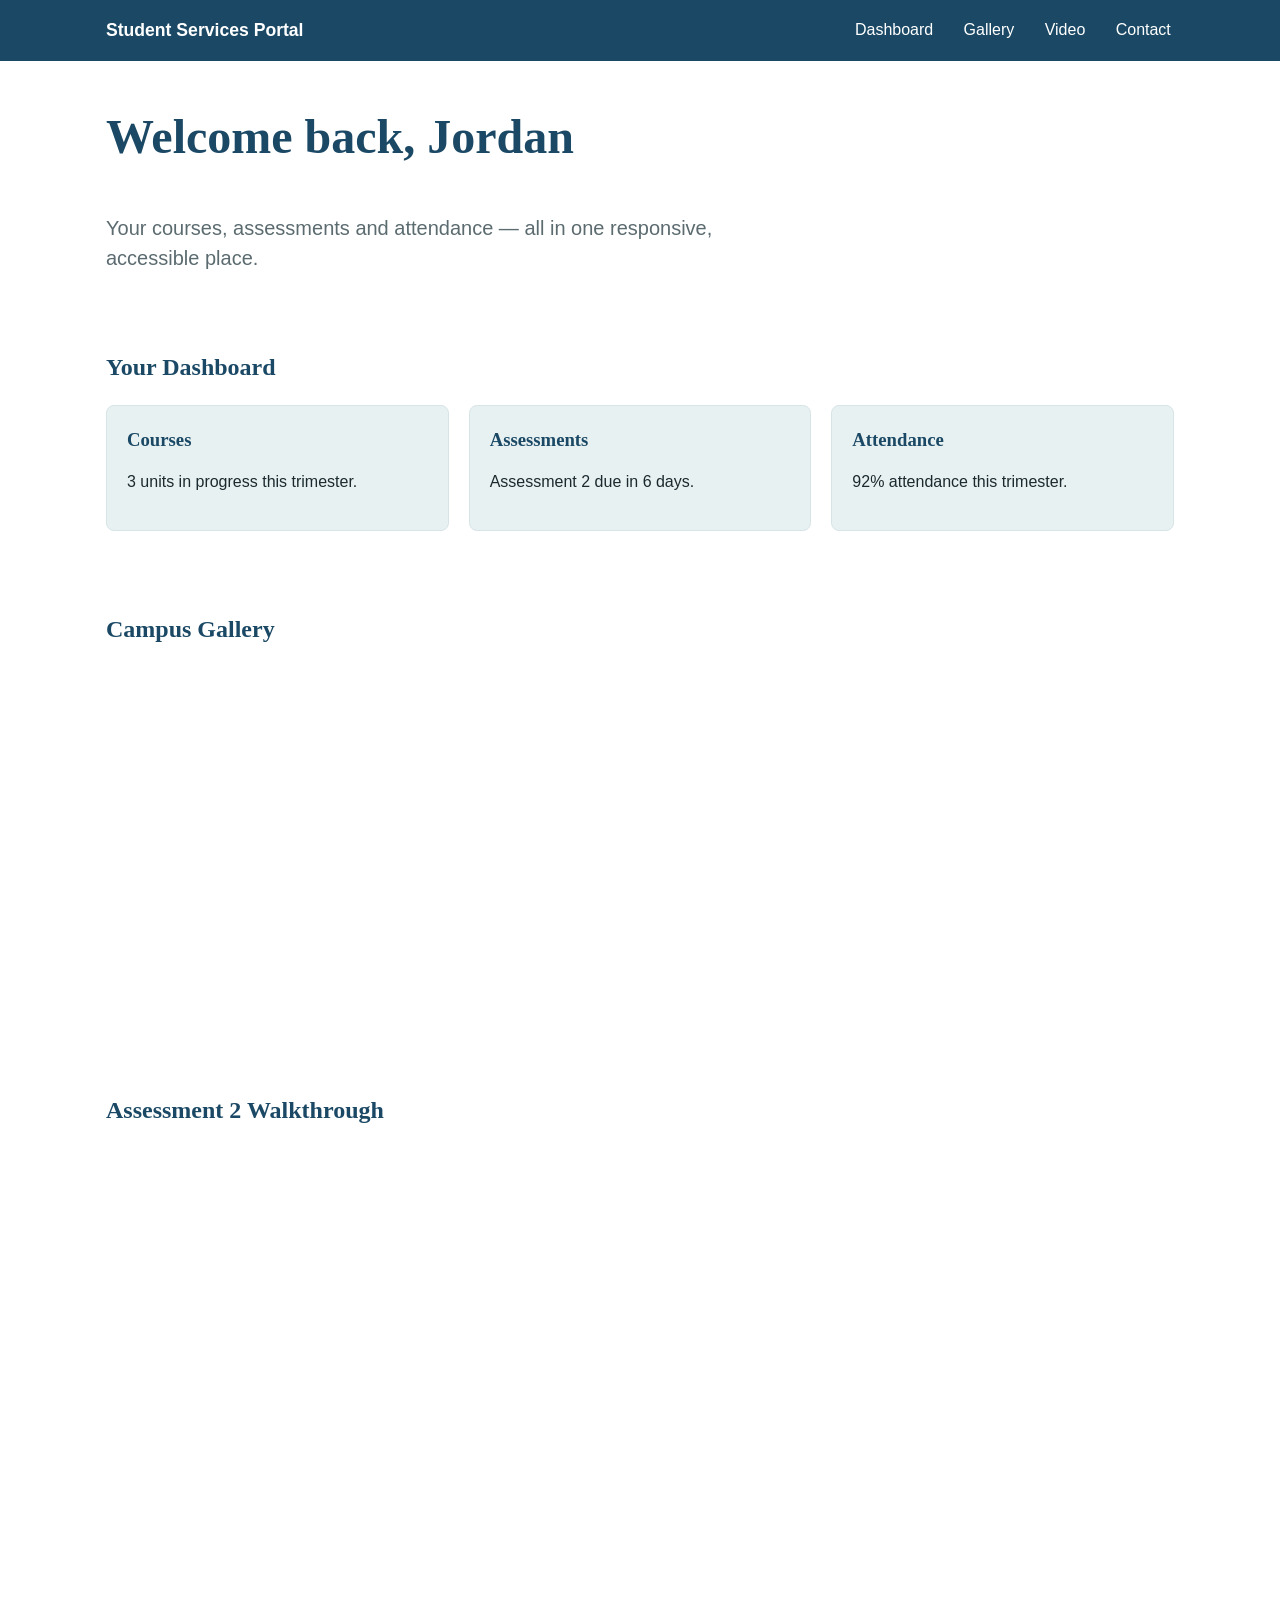
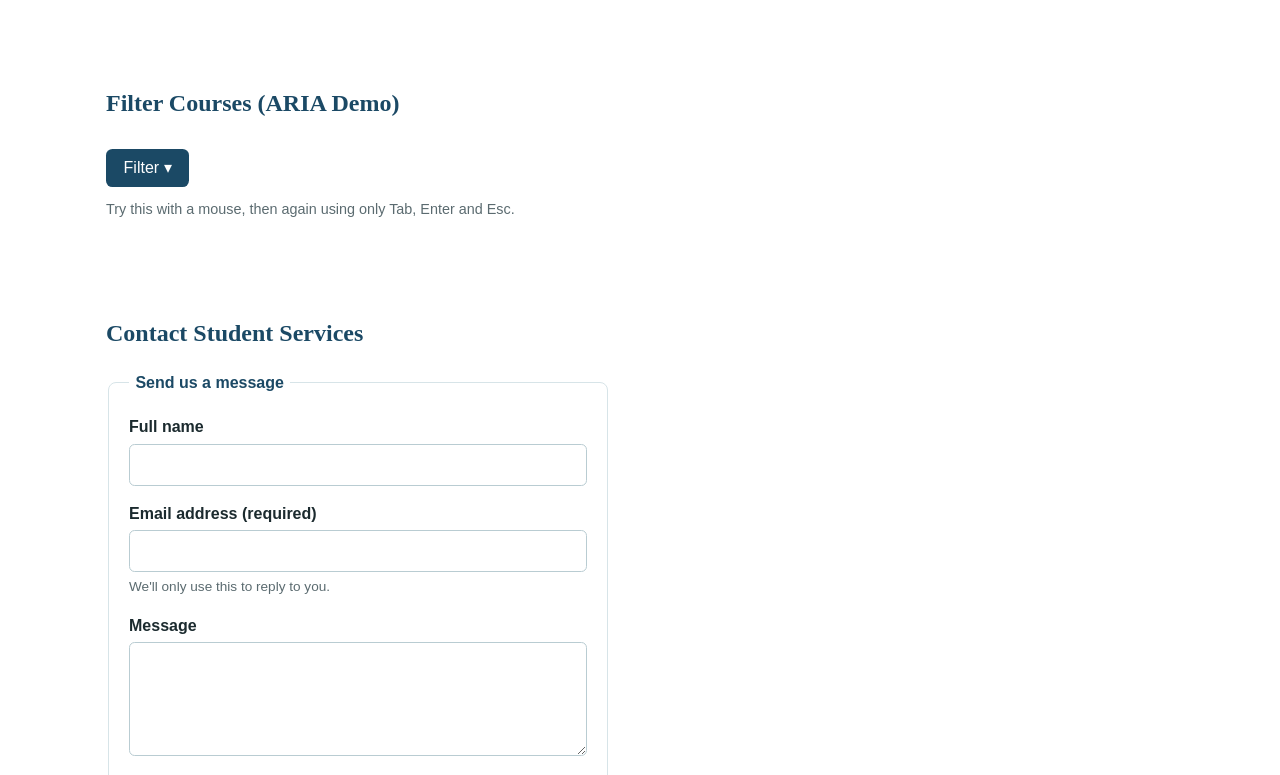
==== index9.html @ ef17d88c "i am pushing these changes" ====
<!DOCTYPE html>
<html lang="en">
<head>
<meta charset="UTF-8">
<!-- SECTION 1: without this, mobile browsers render at desktop width and zoom out -->
<meta name="viewport" content="width=device-width, initial-scale=1.0">
<title>Student Services Portal — Module 9 Demo</title>
<link rel="stylesheet" href="style9.css">
</head>
<body>

<!-- Skip link: first focusable element on the page, for keyboard & screen reader users -->
<a class="skip-link" href="#main">Skip to main content</a>

<!-- ============================================================
     SEMANTIC HEADER + RESPONSIVE NAV (Sections 3 & 4)
     ============================================================ -->
<header class="site-header">
  <div class="header-inner">
    <a href="#" class="brand">Student Services Portal</a>

    <!-- Accessible nav toggle: real <button>, aria-expanded kept in sync by app9.js -->
    <button class="nav-toggle" id="navToggle" aria-expanded="false" aria-controls="mainNav" aria-label="Toggle navigation menu">
      <span aria-hidden="true">&#9776;</span>
    </button>

    <nav class="main-nav" id="mainNav" aria-label="Main">
      <ul>
        <li><a href="#dashboard">Dashboard</a></li>
        <li><a href="#gallery">Gallery</a></li>
        <li><a href="#video">Video</a></li>
        <li><a href="#contact">Contact</a></li>
      </ul>
    </nav>
  </div>
</header>

<main id="main">

  <!-- ============================================================
       HERO — responsive typography with clamp() (Section 1)
       ============================================================ -->
  <section class="hero">
    <h1>Welcome back, Jordan</h1>
    <p class="lead">Your courses, assessments and attendance — all in one responsive, accessible place.</p>
  </section>

  <!-- ============================================================
       CSS GRID DASHBOARD — Section 3
       Mobile: stacks to 1 column. Tablet (768px): 2 columns.
       Desktop (992px): named grid-template-areas layout.
       ============================================================ -->
  <section id="dashboard" class="dashboard" aria-labelledby="dashboard-heading">
    <h2 id="dashboard-heading">Your Dashboard</h2>
    <div class="dashboard-grid">
      <article class="card">
        <h3>Courses</h3>
        <p>3 units in progress this trimester.</p>
      </article>
      <article class="card">
        <h3>Assessments</h3>
        <p>Assessment 2 due in 6 days.</p>
      </article>
      <article class="card">
        <h3>Attendance</h3>
        <p>92% attendance this trimester.</p>
      </article>
    </div>
  </section>

  <!-- ============================================================
       RESPONSIVE IMAGE GALLERY — Section 2
       srcset lets the browser pick the right file for screen size
       ============================================================ -->
  <section id="gallery" class="gallery-section" aria-labelledby="gallery-heading">
    <h2 id="gallery-heading">Campus Gallery</h2>
    <div class="gallery">
      <img
        src="https://picsum.photos/id/1015/800/600"
        srcset="https://picsum.photos/id/1015/400/300 400w,
                https://picsum.photos/id/1015/800/600 800w"
        sizes="(max-width: 600px) 100vw, 33vw"
        alt="Students studying together at a table in the campus library">
      <img
        src="https://picsum.photos/id/1025/800/600"
        srcset="https://picsum.photos/id/1025/400/300 400w,
                https://picsum.photos/id/1025/800/600 800w"
        sizes="(max-width: 600px) 100vw, 33vw"
        alt="Lecturer demonstrating a UX wireframe on a whiteboard">
      <img
        src="https://picsum.photos/id/1040/800/600"
        srcset="https://picsum.photos/id/1040/400/300 400w,
                https://picsum.photos/id/1040/800/600 800w"
        sizes="(max-width: 600px) 100vw, 33vw"
        alt="Graduating students celebrating outside the main campus building">
    </div>
  </section>

  <!-- ============================================================
       RESPONSIVE VIDEO — Section 2
       aspect-ratio keeps a correct 16:9 shape at any width
       ============================================================ -->
  <section id="video" class="video-section" aria-labelledby="video-heading">
    <h2 id="video-heading">Assessment 2 Walkthrough</h2>
    <div class="video-wrap">
      <iframe
        src="https://www.youtube.com/embed/dQw4w9WgXcQ"
        title="Assessment 2 walkthrough video"
        allowfullscreen></iframe>
    </div>
  </section>

  <!-- ============================================================
       ACCESSIBLE, KEYBOARD-OPERABLE DROPDOWN — Section 4
       Real <button> (focusable & clickable by default) +
       ARIA role/state kept in sync with visibility by app9.js
       ============================================================ -->
  <section class="filter-demo" aria-labelledby="filter-heading">
    <h2 id="filter-heading">Filter Courses (ARIA Demo)</h2>
    <div class="filter-wrap">
      <button id="filterBtn" class="filter-btn" aria-expanded="false" aria-controls="filterMenu">
        Filter <span aria-hidden="true">&#9662;</span>
      </button>
      <ul id="filterMenu" class="filter-menu" role="menu" hidden>
        <li role="none"><a role="menuitem" href="#">Active courses</a></li>
        <li role="none"><a role="menuitem" href="#">Completed courses</a></li>
        <li role="none"><a role="menuitem" href="#">All courses</a></li>
      </ul>
    </div>
    <p class="hint">Try this with a mouse, then again using only Tab, Enter and Esc.</p>
  </section>

  <!-- ============================================================
       ACCESSIBLE CONTACT FORM — Section 4
       fieldset/legend, linked labels, aria-describedby hints,
       and live-region error messaging handled in app9.js
       ============================================================ -->
  <section id="contact" class="contact-section" aria-labelledby="contact-heading">
    <h2 id="contact-heading">Contact Student Services</h2>
    <form id="contactForm" class="contact-form" novalidate>
      <fieldset>
        <legend>Send us a message</legend>

        <div class="form-row">
          <label for="name">Full name</label>
          <input id="name" name="name" type="text" required>
        </div>

        <div class="form-row">
          <label for="email">Email address (required)</label>
          <input id="email" name="email" type="email" required aria-describedby="email-help">
          <p id="email-help" class="form-text">We'll only use this to reply to you.</p>
        </div>

        <div class="form-row">
          <label for="message">Message</label>
          <textarea id="message" name="message" rows="4" required></textarea>
        </div>

        <button type="submit">Send Message</button>

        <!-- aria-live announces new content to screen readers without moving focus -->
        <p id="formStatus" class="form-status" role="status" aria-live="polite"></p>
      </fieldset>
    </form>
  </section>

</main>

<!-- ============================================================
     SEMANTIC, FLEXBOX FOOTER — Section 3
     ============================================================ -->
<footer class="site-footer">
  <section>
    <h2>Student Services Portal</h2>
    <p>UED100 &middot; Module 9 demo page.</p>
  </section>
  <nav aria-label="Footer">
    <h2>Quick Links</h2>
    <ul>
      <li><a href="#dashboard">Dashboard</a></li>
      <li><a href="#contact">Contact</a></li>
    </ul>
  </nav>
  <section>
    <h2>Accessibility</h2>
    <p>This page targets WCAG 2.1 AA. <a href="#main">Report an issue</a>.</p>
  </section>
</footer>

<script src="app9.js"></script>
</body>
</html>
---- style9.css ----
/* ============================================================
   MODULE 9 DEMO STYLES
   Palette matches the lecture deck: deep ocean blue + warm accent
   ============================================================ */

:root {
  --primary: #1B4965;
  --primary-dark: #0F2D3D;
  --tint: #E8F1F2;
  --accent: #F4A259;
  --teal: #5FA8D3;
  --green: #3A8E5C;
  --red: #C1443C;
  --text-dark: #1B2A2E;
  --text-muted: #5B6B70;
  --white: #FFFFFF;
}

* { box-sizing: border-box; }

body {
  margin: 0;
  font-family: Calibri, Arial, sans-serif;
  color: var(--text-dark);
  background: var(--white);
  line-height: 1.5;
}

h1, h2, h3 { font-family: Cambria, Georgia, serif; color: var(--primary); margin-top: 0; }

a { color: var(--primary); }

/* ============================================================
   ACCESSIBILITY: skip link (Section 4)
   Hidden off-screen until it receives keyboard focus
   ============================================================ */
.skip-link {
  position: absolute;
  top: -3rem;
  left: 0.5rem;
  background: var(--primary);
  color: var(--white);
  padding: 0.6rem 1rem;
  border-radius: 0 0 0.4rem 0.4rem;
  z-index: 100;
  text-decoration: none;
}
.skip-link:focus {
  top: 0;
}

/* ============================================================
   ACCESSIBILITY: visible focus for every interactive element
   (Section 4 — never remove outline without replacing it)
   ============================================================ */
a:focus-visible,
button:focus-visible,
input:focus-visible,
textarea:focus-visible {
  outline: 3px solid var(--accent);
  outline-offset: 2px;
}

/* ============================================================
   RESPONSIVE TYPOGRAPHY (Section 1) — clamp() scales font
   size fluidly between a floor and a ceiling, no media query
   ============================================================ */
.hero h1 {
  font-size: clamp(1.75rem, 4vw + 1rem, 3rem);
}
.hero .lead {
  font-size: clamp(1rem, 1vw + 0.75rem, 1.25rem);
  color: var(--text-muted);
  max-width: 40rem;
}

/* ============================================================
   HEADER + RESPONSIVE NAVIGATION (Section 3)
   Mobile: hamburger toggle shows/hides the nav list.
   Desktop (768px+): nav is always visible, toggle is hidden.
   ============================================================ */
.site-header {
  background: var(--primary);
  color: var(--white);
  position: sticky;
  top: 0;
  z-index: 10;
}
.header-inner {
  max-width: 1100px;
  margin: 0 auto;
  padding: 0.75rem 1rem;
  display: flex;
  align-items: center;
  justify-content: space-between;
}
.brand {
  color: var(--white);
  font-weight: bold;
  text-decoration: none;
  font-size: 1.1rem;
}
.nav-toggle {
  background: transparent;
  border: 2px solid var(--white);
  color: var(--white);
  font-size: 1.2rem;
  padding: 0.3rem 0.7rem;
  border-radius: 0.3rem;
  cursor: pointer;
}
.main-nav {
  display: none;
  width: 100%;
}
.main-nav.open { display: block; }
.main-nav ul {
  list-style: none;
  margin: 0.75rem 0 0;
  padding: 0;
  display: flex;
  flex-direction: column;
  gap: 0.5rem;
}
.main-nav a {
  color: var(--white);
  text-decoration: none;
  display: block;
  padding: 0.4rem 0.2rem;
}
.main-nav a:hover { text-decoration: underline; }

@media (min-width: 768px) {
  .nav-toggle { display: none; }
  .main-nav { display: block; width: auto; }
  .main-nav ul { flex-direction: row; gap: 1.5rem; margin: 0; }
}

/* ============================================================
   PAGE SECTIONS — shared spacing
   ============================================================ */
main section, .hero {
  max-width: 1100px;
  margin: 0 auto;
  padding: 2.5rem 1rem;
}
.hero { padding-bottom: 1rem; }

/* ============================================================
   CSS GRID DASHBOARD (Section 3)
   Mobile: 1 column. From 768px: auto-fit flexible columns.
   From 992px: locked to exactly 3 equal columns.
   ============================================================ */
.dashboard-grid {
  display: grid;
  grid-template-columns: 1fr;
  gap: 1.25rem;
  margin-top: 1rem;
}
@media (min-width: 768px) {
  .dashboard-grid {
    grid-template-columns: repeat(auto-fit, minmax(220px, 1fr));
  }
}
@media (min-width: 992px) {
  .dashboard-grid {
    grid-template-columns: repeat(3, 1fr);
  }
}
.card {
  background: var(--tint);
  border-radius: 0.5rem;
  padding: 1.25rem;
  border: 1px solid #D7E4E8;
}
.card h3 { margin-bottom: 0.4rem; }

/* ============================================================
   RESPONSIVE IMAGE GALLERY (Section 2)
   auto-fit + minmax reflows columns with no media query
   ============================================================ */
.gallery {
  display: grid;
  grid-template-columns: repeat(auto-fit, minmax(220px, 1fr));
  gap: 1rem;
  margin-top: 1rem;
}
.gallery img {
  width: 100%;
  height: 100%;
  object-fit: cover;
  border-radius: 0.5rem;
  display: block;
}

/* ============================================================
   RESPONSIVE VIDEO (Section 2)
   aspect-ratio keeps a correct 16:9 shape at any width
   ============================================================ */
.video-wrap {
  aspect-ratio: 16 / 9;
  max-width: 800px;
  margin-top: 1rem;
}
.video-wrap iframe {
  width: 100%;
  height: 100%;
  border: 0;
  border-radius: 0.5rem;
}

/* ============================================================
   ARIA DROPDOWN DEMO (Section 4)
   ============================================================ */
.filter-wrap { position: relative; display: inline-block; margin-top: 0.5rem; }
.filter-btn {
  background: var(--primary);
  color: var(--white);
  border: none;
  padding: 0.6rem 1.1rem;
  border-radius: 0.4rem;
  font-size: 1rem;
  cursor: pointer;
}
.filter-menu {
  position: absolute;
  top: 110%;
  left: 0;
  background: var(--white);
  border: 1px solid #D7E4E8;
  border-radius: 0.4rem;
  box-shadow: 0 4px 12px rgba(0,0,0,0.12);
  list-style: none;
  margin: 0;
  padding: 0.4rem 0;
  min-width: 200px;
}
.filter-menu[hidden] { display: none; }
.filter-menu a {
  display: block;
  padding: 0.5rem 1rem;
  text-decoration: none;
  color: var(--text-dark);
}
.filter-menu a:hover, .filter-menu a:focus-visible { background: var(--tint); }
.hint { color: var(--text-muted); font-size: 0.9rem; margin-top: 0.75rem; }

/* ============================================================
   ACCESSIBLE CONTACT FORM (Section 4)
   ============================================================ */
.contact-form fieldset {
  border: 1px solid #D7E4E8;
  border-radius: 0.5rem;
  padding: 1.25rem;
  max-width: 500px;
}
.contact-form legend {
  font-weight: bold;
  color: var(--primary);
  padding: 0 0.4rem;
}
.form-row { margin-bottom: 1rem; }
.form-row label {
  display: block;
  font-weight: bold;
  margin-bottom: 0.3rem;
}
.form-row input, .form-row textarea {
  width: 100%;
  padding: 0.5rem;
  border: 1px solid #B9CCD2;
  border-radius: 0.35rem;
  font: inherit;
}
.form-text { color: var(--text-muted); font-size: 0.85rem; margin: 0.3rem 0 0; }
.contact-form button[type="submit"] {
  background: var(--accent);
  color: var(--primary-dark);
  border: none;
  font-weight: bold;
  padding: 0.6rem 1.3rem;
  border-radius: 0.4rem;
  cursor: pointer;
}
.form-status { font-weight: bold; margin-top: 0.75rem; }
.form-status.success { color: var(--green); }
.form-status.error { color: var(--red); }

/* ============================================================
   SEMANTIC FLEXBOX FOOTER (Section 3)
   Stacks on mobile, spreads into columns on wider screens
   ============================================================ */
.site-footer {
  display: flex;
  flex-wrap: wrap;
  gap: 2rem;
  background: var(--primary-dark);
  color: #DCEAF0;
  padding: 2.5rem 1rem;
}
.site-footer > * { flex: 1 1 220px; }
.site-footer h2 { color: var(--white); font-size: 1.1rem; }
.site-footer a { color: var(--accent); }
.site-footer ul { list-style: none; margin: 0; padding: 0; }
.site-footer li { margin-bottom: 0.4rem; }
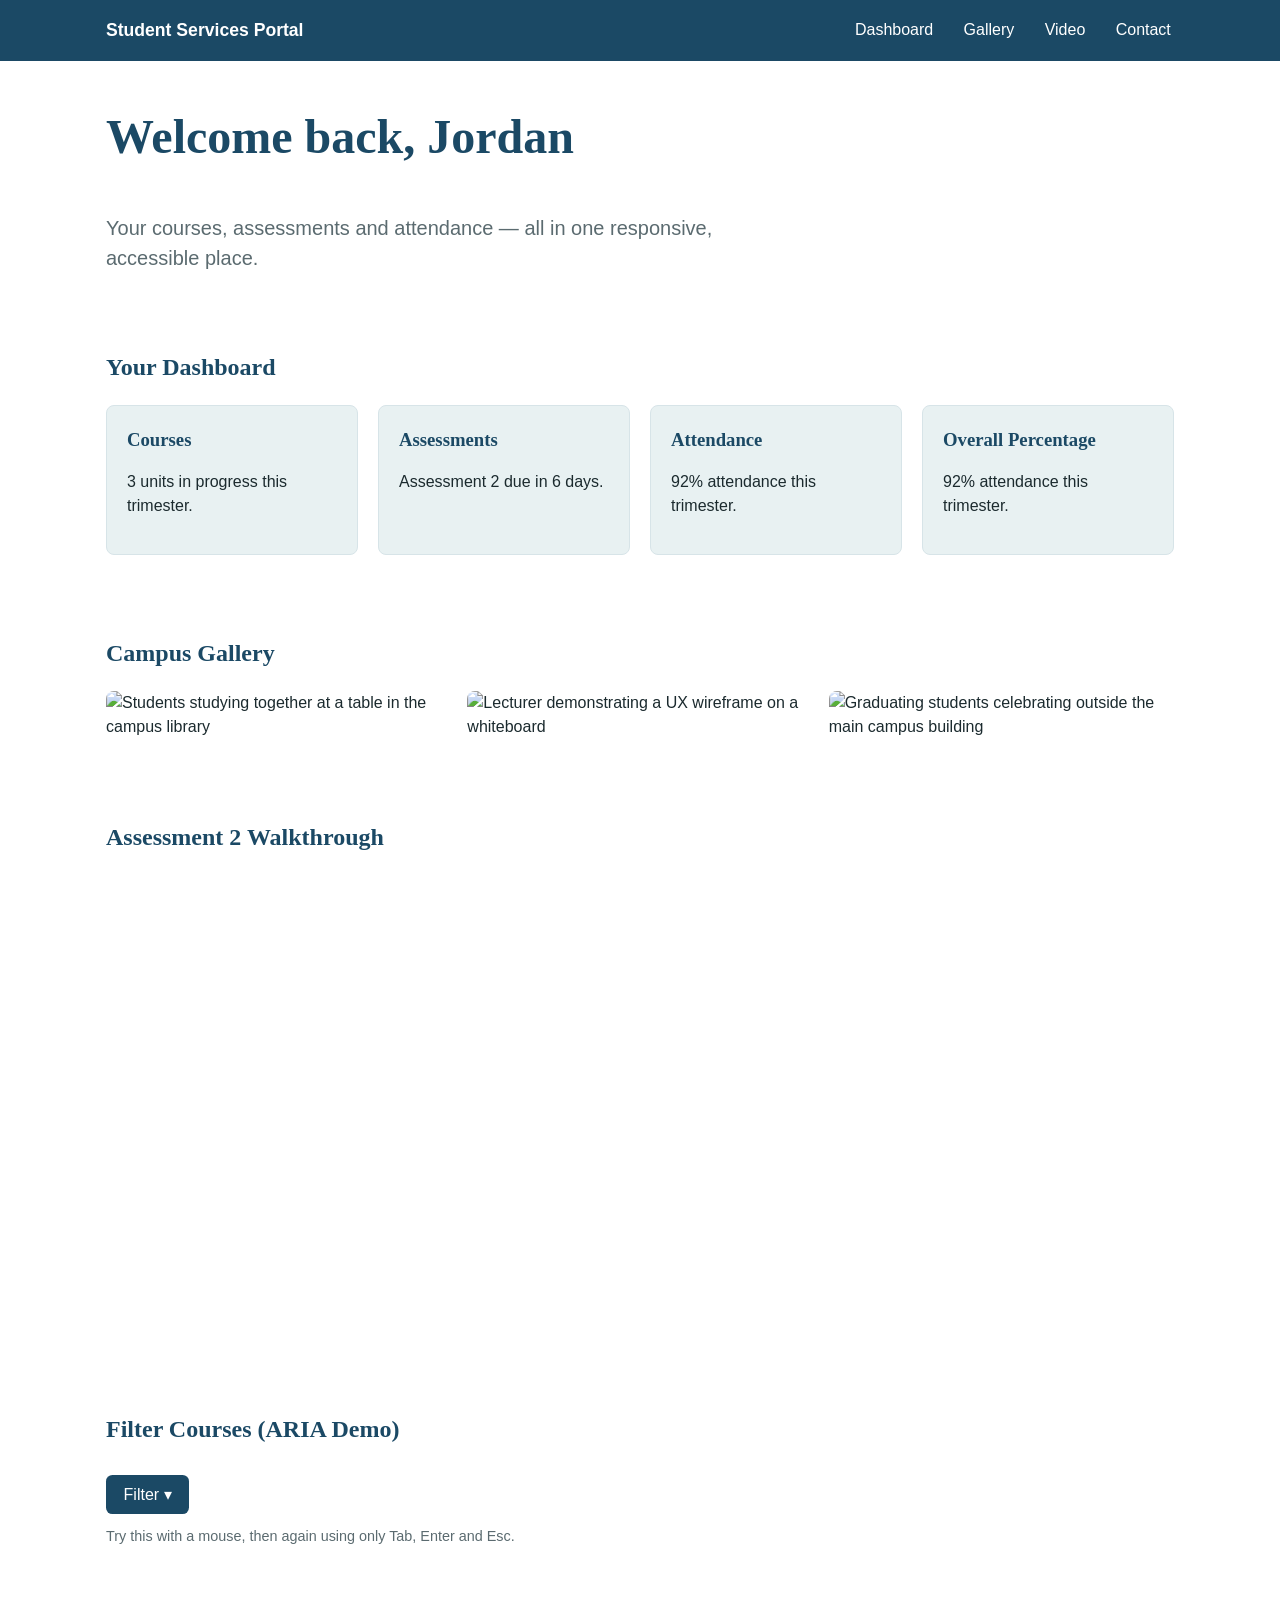
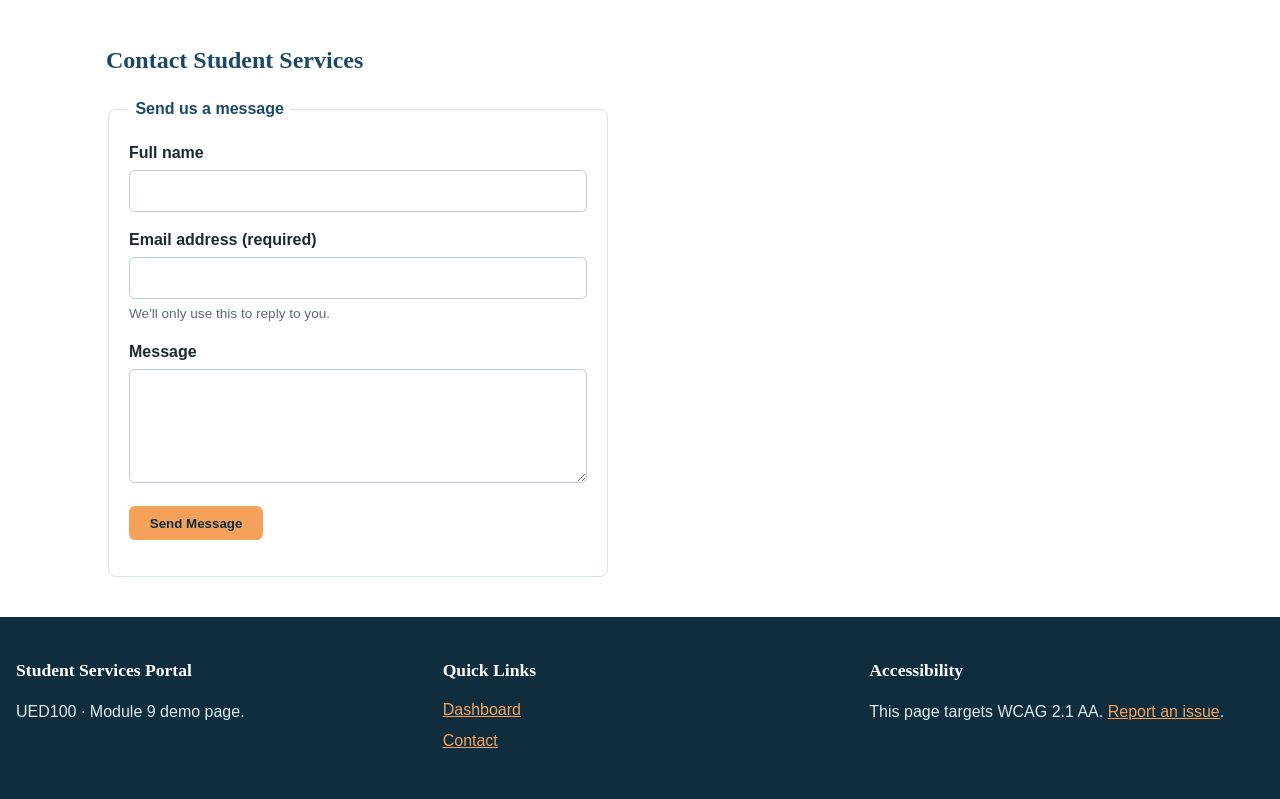
==== commit 5fa1eb2e: "added" ====
--- a/index9.html
+++ b/index9.html
@@ -63,6 +63,10 @@
       </article>
       <article class="card">
         <h3>Attendance</h3>
+        <p>92% attendance this trimester.</p>
+      </article>
+      <article class="card">
+        <h3>Overall Percentage</h3>
         <p>92% attendance this trimester.</p>
       </article>
     </div>
--- a/style9.css
+++ b/style9.css
@@ -164,7 +164,7 @@
 }
 @media (min-width: 992px) {
   .dashboard-grid {
-    grid-template-columns: repeat(3, 1fr);
+    grid-template-columns: repeat(4, 1fr);
   }
 }
 .card {
